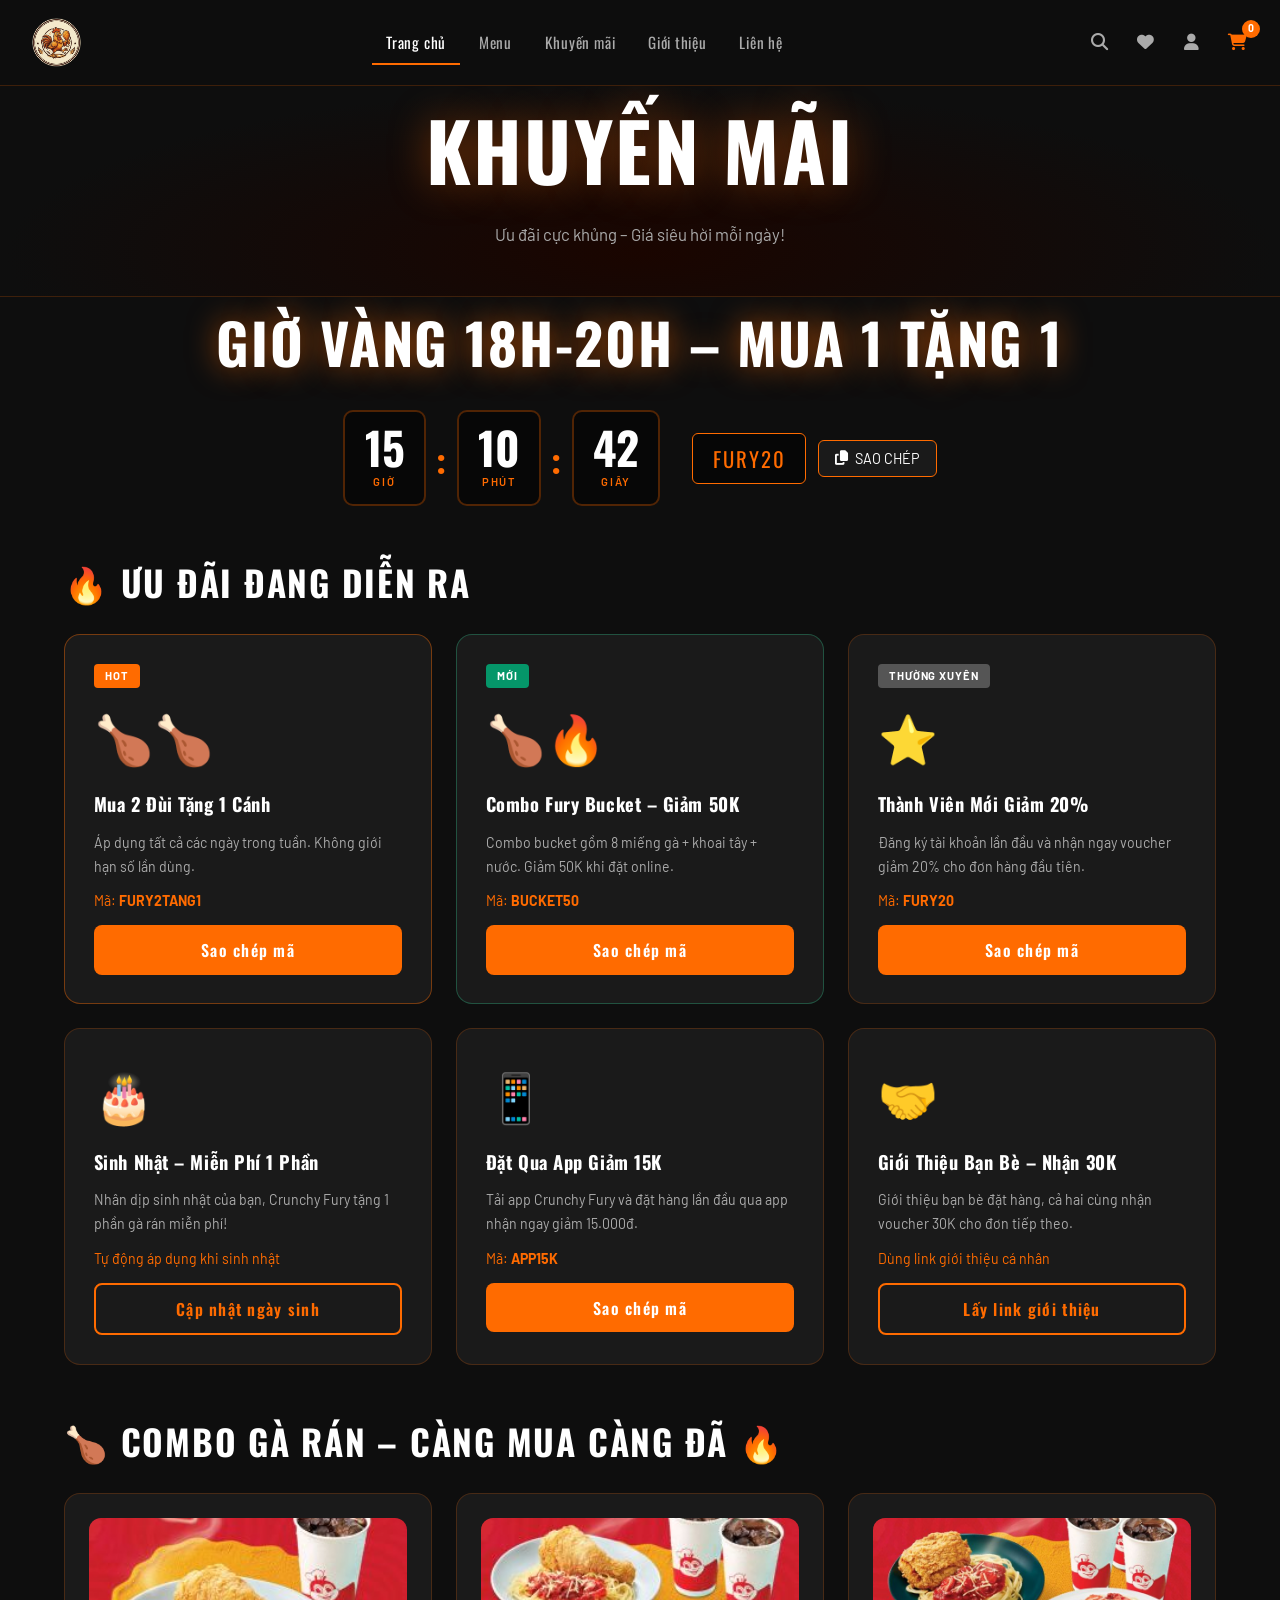
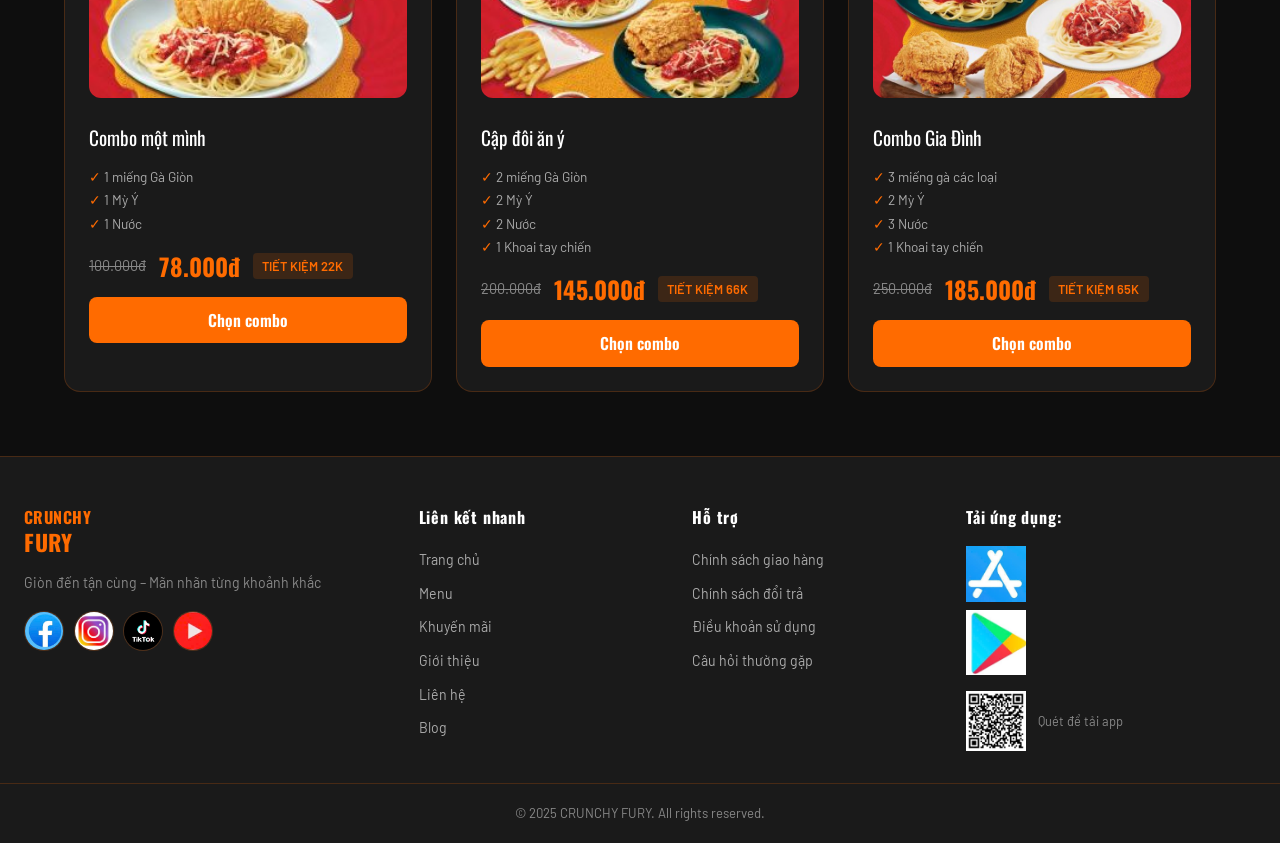
==== khuyen-mai.html @ 9ed60dbe "Uppp" ====
<!DOCTYPE html>
<html lang="vi">
<!DOCTYPE html>
<html lang="vi">

<head>
  <meta charset="UTF-8" />
  <meta name="viewport" content="width=device-width, initial-scale=1.0" />
  <title>Crunchy Fury – Gà Rán Giòn Tan</title>
  <link rel="icon" type="image/png" href="thucdon/avt.png">
  <link rel="stylesheet" href="style.css" />
  <link rel="preconnect" href="https://fonts.googleapis.com" />
  <link
    href="https://fonts.googleapis.com/css2?family=Oswald:wght@400;600;700&family=Barlow:wght@400;500;600&family=Bebas+Neue&display=swap"
    rel="stylesheet" />
  <link rel="stylesheet" href="https://cdnjs.cloudflare.com/ajax/libs/font-awesome/6.5.0/css/all.min.css" />
</head>

<body>

  <!-- ===== HEADER ===== -->
  <header class="site-header" id="site-header">
    <div class="header-inner">
      <a href="index.html" class="logo">
        <!-- Thay đường dẫn src bên dưới thành ảnh logo của bạn -->
        <img src="thucdon/avt.png" alt="Crunchy Fury Logo" style="height: 65px; width: auto;" />
      </a>
      <nav class="main-nav">
        <a href="index.html" class="nav-link active" data-page="home">Trang chủ</a>
        <a href="menu.html" class="nav-link" data-page="menu">Menu</a>
        <a href="khuyen-mai.html" class="nav-link" data-page="khuyen-mai">Khuyến mãi</a>
        <a href="#about" class="nav-link">Giới thiệu</a>
        <a href="lien-he.html" class="nav-link" data-page="lien-he">Liên hệ</a>
      </nav>
      <div class="header-actions">
        <button class="icon-btn" title="Tìm kiếm" id="search-toggle"><i class="fas fa-search"></i></button>
        <button class="icon-btn" title="Yêu thích"><i class="fas fa-heart"></i></button>
        <button class="icon-btn" title="Tài khoản"><i class="fas fa-user"></i></button>
        <a href="gio-hang.html" class="icon-btn cart-btn" title="Giỏ hàng">
          <i class="fas fa-shopping-cart"></i>
          <span class="cart-badge" id="cart-count">0</span>
        </a>
      </div>
      <button class="hamburger" id="hamburger"><i class="fas fa-bars"></i></button>
    </div>
    <div class="search-bar" id="search-bar">
      <input type="text" placeholder="Tìm món ăn..." class="search-input" />
      <button class="search-submit"><i class="fas fa-search"></i></button>
    </div>
  </header>
  <div class="page-hero promo-hero">
    <div class="fire-left"></div>
    <div class="fire-right"></div>
    <h1>KHUYẾN MÃI</h1>
    <p>Ưu đãi cực khủng – Giá siêu hời mỗi ngày!</p>
  </div>

  <section class="promo-page-section">
    <!-- COUNTDOWN BANNER -->
    <div class="promo-full-banner">
      <div class="promo-banner-content">
        <h2 class="promo-banner-title">GIỜ VÀNG 18H-20H – MUA 1 TẶNG 1</h2>
        <div class="countdown-wrapper">
          <div class="countdown" id="countdown">
            <div class="time-block"><span id="hours">02</span><label>GIỜ</label></div>
            <span class="colon">:</span>
            <div class="time-block"><span id="minutes">15</span><label>PHÚT</label></div>
            <span class="colon">:</span>
            <div class="time-block"><span id="seconds">33</span><label>GIÂY</label></div>
          </div>
          <div class="coupon-block">
            <span class="coupon-code" id="coupon-code">FURY20</span>
            <button class="copy-btn" onclick="copyCoupon()"><i class="fas fa-copy"></i> SAO CHÉP</button>
          </div>
        </div>
      </div>
    </div>

    <!-- PROMO DEALS GRID -->
    <div class="container">
      <h2 class="section-title" style="margin: 3rem 0 1.5rem;">🔥 ƯU ĐÃI ĐANG DIỄN RA</h2>
      <div class="promo-deals-grid">
        <div class="promo-deal-card hot">
          <div class="deal-badge">HOT</div>
          <div class="deal-emoji">🍗🍗</div>
          <h3>Mua 2 Đùi Tặng 1 Cánh</h3>
          <p>Áp dụng tất cả các ngày trong tuần. Không giới hạn số lần dùng.</p>
          <div class="deal-code">Mã: <strong>FURY2TANG1</strong></div>
          <button class="btn-primary" onclick="copyCode('FURY2TANG1')">Sao chép mã</button>
        </div>
        <div class="promo-deal-card new">
          <div class="deal-badge new-badge">MỚI</div>
          <div class="deal-emoji">🍗🔥</div>
          <h3>Combo Fury Bucket – Giảm 50K</h3>
          <p>Combo bucket gồm 8 miếng gà + khoai tây + nước. Giảm 50K khi đặt online.</p>
          <div class="deal-code">Mã: <strong>BUCKET50</strong></div>
          <button class="btn-primary" onclick="copyCode('BUCKET50')">Sao chép mã</button>
        </div>
        <div class="promo-deal-card">
          <div class="deal-badge" style="background:#555;">THƯỜNG XUYÊN</div>
          <div class="deal-emoji">⭐</div>
          <h3>Thành Viên Mới Giảm 20%</h3>
          <p>Đăng ký tài khoản lần đầu và nhận ngay voucher giảm 20% cho đơn hàng đầu tiên.</p>
          <div class="deal-code">Mã: <strong>FURY20</strong></div>
          <button class="btn-primary" onclick="copyCode('FURY20')">Sao chép mã</button>
        </div>
        <div class="promo-deal-card">
          <div class="deal-emoji">🎂</div>
          <h3>Sinh Nhật – Miễn Phí 1 Phần</h3>
          <p>Nhân dịp sinh nhật của bạn, Crunchy Fury tặng 1 phần gà rán miễn phí!</p>
          <div class="deal-code">Tự động áp dụng khi sinh nhật</div>
          <button class="btn-outline">Cập nhật ngày sinh</button>
        </div>
        <div class="promo-deal-card">
          <div class="deal-emoji">📱</div>
          <h3>Đặt Qua App Giảm 15K</h3>
          <p>Tải app Crunchy Fury và đặt hàng lần đầu qua app nhận ngay giảm 15.000đ.</p>
          <div class="deal-code">Mã: <strong>APP15K</strong></div>
          <button class="btn-primary" onclick="copyCode('APP15K')">Sao chép mã</button>
        </div>
        <div class="promo-deal-card">
          <div class="deal-emoji">🤝</div>
          <h3>Giới Thiệu Bạn Bè – Nhận 30K</h3>
          <p>Giới thiệu bạn bè đặt hàng, cả hai cùng nhận voucher 30K cho đơn tiếp theo.</p>
          <div class="deal-code">Dùng link giới thiệu cá nhân</div>
          <button class="btn-outline">Lấy link giới thiệu</button>
        </div>
      </div>

      <!-- COMBO SECTION ON PROMO PAGE -->
      <h2 class="section-title" style="margin: 3rem 0 1.5rem;">🍗 COMBO GÀ RÁN – CÀNG MUA CÀNG ĐÃ 🔥</h2>
      <div class="combo-grid" id="promo-combo-grid"><!-- JS --></div>
    </div>
  </section>

  <!-- ===== FOOTER ===== -->
  <footer class="site-footer">
    <div class="footer-inner">
      <div class="footer-brand">
        <div class="footer-logo">
          <span class="logo-text"><span class="logo-crunchy">CRUNCHY</span><br /><span
              class="logo-fury">FURY</span></span>
        </div>
        <p>Giòn đến tận cùng – Mãn nhãn từng khoảnh khắc</p>
        <div class="social-links">
          <a href="#" class="social-link"><img src="/ungdung/fb.png" alt="Facebook"></a>
          <a href="#" class="social-link"><img src="/ungdung/itg.png" alt="Instagram"></a>
          <a href="#" class="social-link"><img src="/ungdung/tiktok.png" alt="TikTok"></a>
          <a href="#" class="social-link"><img src="/ungdung/ytb.png" alt="YouTube"></a>
        </div>
      </div>
      <div class="footer-links">
        <h4>Liên kết nhanh</h4>
        <ul>
          <li><a href="index.html">Trang chủ</a></li>
          <li><a href="menu.html">Menu</a></li>
          <li><a href="khuyen-mai.html">Khuyến mãi</a></li>
          <li><a href="#about">Giới thiệu</a></li>
          <li><a href="lien-he.html">Liên hệ</a></li>
          <li><a href="#">Blog</a></li>
        </ul>
      </div>
      <div class="footer-support">
        <h4>Hỗ trợ</h4>
        <ul>
          <li><a href="#">Chính sách giao hàng</a></li>
          <li><a href="#">Chính sách đổi trả</a></li>
          <li><a href="#">Điều khoản sử dụng</a></li>
          <li><a href="#">Câu hỏi thường gặp</a></li>
        </ul>
      </div>
      <div class="footer-app">
        <h4>Tải ứng dụng:</h4>
        <div class="app-badges">
          <a href="#"><img src="/ungdung/apsote.png" alt="App Store"></a>
          <a href="#"><img src="/ungdung/ch.png" alt="Google Play"></a>
        </div>
        <div class="qr-placeholder">
          <div class="qr-box"><img src="/ungdung/qr.png" alt="QR Code"></div>
          <span>Quét để tải app</span>
        </div>
      </div>
    </div>
    <div class="footer-bottom">
      <p>© 2025 CRUNCHY FURY. All rights reserved.</p>
    </div>
  </footer>

  <!-- ===== COMBO MODAL ===== -->
  <div class="modal-overlay" id="combo-modal">
    <div class="modal-box">
      <button class="modal-close" id="modal-close">✕</button>
      <div class="modal-content" id="modal-content"></div>
    </div>
  </div>

  <!-- ===== TOAST ===== -->
  <div class="toast" id="toast"></div>

  <script src="script.js"></script>
</body>

</html>
---- style.css ----
/* ====================================================
   CRUNCHY FURY – MAIN STYLESHEET
   Dark theme | Orange accents | Fire motif
==================================================== */

/* ===== CSS VARIABLES ===== */
:root {
  --black: #0e0e0e;
  --dark: #141414;
  --dark2: #1a1a1a;
  --dark3: #222;
  --orange: #FF6B00;
  --orange-lt: #FF8C00;
  --orange-dk: #CC4400;
  --red: #E53E3E;
  --white: #FFFFFF;
  --gray: #888;
  --gray-lt: #aaa;
  --border: rgba(255, 107, 0, 0.2);
  --card-bg: #1a1a1a;
  --header-h: 85px;
  --radius: 10px;
  --transition: 0.28s ease;
}

/* ===== RESET ===== */
*,
*::before,
*::after {
  box-sizing: border-box;
  margin: 0;
  padding: 0;
}

html {
  scroll-behavior: smooth;
}

body {
  font-family: 'Barlow', sans-serif;
  background: var(--black);
  color: var(--white);
  line-height: 1.6;
  overflow-x: hidden;
}

a {
  text-decoration: none;
  color: inherit;
}

img {
  max-width: 100%;
  display: block;
}

ul {
  list-style: none;
}

input,
select,
textarea,
button {
  font-family: inherit;
}

/* ===== TYPOGRAPHY ===== */
h1,
h2,
h3,
.logo-fury,
.logo-crunchy {
  font-family: 'Oswald', sans-serif;
  letter-spacing: 0.03em;
}

.bebas {
  font-family: 'Bebas Neue', cursive;
}

/* ===== SCROLLBAR ===== */
::-webkit-scrollbar {
  width: 6px;
}

::-webkit-scrollbar-track {
  background: var(--dark);
}

::-webkit-scrollbar-thumb {
  background: var(--orange);
  border-radius: 3px;
}

/* ===== LAYOUT UTILITIES ===== */
.container {
  max-width: 1200px;
  margin: 0 auto;
  padding: 0 1.5rem;
}

.w-full {
  width: 100%;
}

.text-orange {
  color: var(--orange);
}

/* ===== HEADER ===== */
.site-header {
  position: fixed;
  top: 0;
  left: 0;
  right: 0;
  z-index: 1000;
  background: rgba(14, 14, 14, 0.97);
  border-bottom: 1px solid var(--border);
  backdrop-filter: blur(12px);
  transition: var(--transition);
}

.site-header.scrolled {
  box-shadow: 0 2px 20px rgba(255, 107, 0, 0.15);
}

.header-inner {
  display: flex;
  align-items: center;
  gap: 2rem;
  max-width: 1400px;
  margin: 0 auto;
  padding: 0 1.5rem;
  height: var(--header-h);
}

.logo {
  display: flex;
  align-items: center;
  gap: .6rem;
  flex-shrink: 0;
}

.logo img {
  height: 65px;
  width: auto;
}

.logo-text {
  line-height: 1.1;
}

.logo-crunchy {
  font-size: 1.3rem;
  color: var(--orange);
  font-weight: 700;
  font-family: 'Oswald', sans-serif;
}

.logo-fury {
  font-size: 1.9rem;
  color: var(--orange);
  font-weight: 700;
  font-family: 'Oswald', sans-serif;
}

.main-nav {
  display: flex;
  gap: .25rem;
  flex: 1;
  justify-content: center;
}

.nav-link {
  padding: .5rem .9rem;
  color: var(--gray-lt);
  font-family: 'Oswald', sans-serif;
  font-weight: 400;
  letter-spacing: .05em;
  font-size: .95rem;
  border-radius: 4px;
  transition: var(--transition);
  position: relative;
}

.nav-link::after {
  content: '';
  position: absolute;
  bottom: -2px;
  left: 50%;
  right: 50%;
  height: 2px;
  background: var(--orange);
  transition: var(--transition);
}

.nav-link:hover,
.nav-link.active {
  color: var(--white);
}

.nav-link:hover::after,
.nav-link.active::after {
  left: 0;
  right: 0;
}

.header-actions {
  display: flex;
  align-items: center;
  gap: .5rem;
  flex-shrink: 0;
}

.icon-btn {
  background: none;
  border: none;
  cursor: pointer;
  color: var(--gray-lt);
  font-size: 1.05rem;
  width: 38px;
  height: 38px;
  border-radius: 50%;
  display: flex;
  align-items: center;
  justify-content: center;
  transition: var(--transition);
  position: relative;
}

.icon-btn:hover {
  color: var(--orange);
  background: rgba(255, 107, 0, 0.1);
}

.cart-btn {
  color: var(--orange);
}

.cart-badge {
  position: absolute;
  top: -4px;
  right: -4px;
  background: var(--orange);
  color: #fff;
  font-size: .65rem;
  font-weight: 700;
  width: 18px;
  height: 18px;
  border-radius: 50%;
  display: flex;
  align-items: center;
  justify-content: center;
  font-family: 'Barlow', sans-serif;
}

.lang-switcher {
  display: flex;
  gap: .35rem;
  align-items: center;
  margin-left: .5rem;
}

.lang {
  cursor: pointer;
  font-size: 1.2rem;
  opacity: .5;
  transition: opacity .2s;
}

.lang.active {
  opacity: 1;
}

.hamburger {
  display: none;
  background: none;
  border: none;
  color: var(--white);
  font-size: 1.3rem;
  cursor: pointer;
}

/* Search Bar */
.search-bar {
  background: var(--dark2);
  border-top: 1px solid var(--border);
  display: none;
  padding: .75rem 1.5rem;
}

.search-bar.active {
  display: flex;
  gap: .5rem;
}

.search-input {
  flex: 1;
  background: var(--dark3);
  border: 1px solid var(--border);
  color: var(--white);
  padding: .55rem 1rem;
  border-radius: var(--radius);
  font-size: .95rem;
}

.search-input:focus {
  outline: none;
  border-color: var(--orange);
}

.search-submit {
  background: var(--orange);
  border: none;
  color: #fff;
  padding: .55rem 1.2rem;
  border-radius: var(--radius);
  cursor: pointer;
  transition: var(--transition);
}

.search-submit:hover {
  background: var(--orange-lt);
}

/* ===== PAGE PADDING ===== */
body>*:not(.site-header) {
  padding-top: 0;
}

section,
footer {
  margin-top: 0;
}

.hero-slider {
  margin-top: var(--header-h);
}

.page-hero {
  margin-top: var(--header-h);
}

/* ===== HERO SLIDER ===== */
.hero-slider{
  position:relative;overflow:hidden;
  background:var(--dark);
  height: clamp(250px, 45vw, 500px);
}

.slides-track {
  display: flex;
  height: 100%;
  transition: transform .6s cubic-bezier(.77, 0, .18, 1);
}

.slide {
  min-width: 100%;
  height: 100%;
  display: flex;
  align-items: center;
  position: relative;
  overflow: hidden;
}

/* Slide 1 */
.slide-1 {
  background: radial-gradient(ellipse at 30% 50%, #2a1000 0%, var(--black) 70%);
  padding: 0 5%;
  justify-content: space-between;
}

.slide-1::before {
  content: '';
  position: absolute;
  inset: 0;
  background: url("data:image/svg+xml,%3Csvg xmlns='http://www.w3.org/2000/svg' viewBox='0 0 800 500'%3E%3Cellipse cx='400' cy='250' rx='400' ry='250' fill='rgba(255,107,0,0.03)'/%3E%3C/svg%3E") center/cover;
}

.slide-mascot {
  position: relative;
  z-index: 2;
  display: flex;
  flex-direction: column;
  align-items: center;
  flex-shrink: 0;
}

.mascot-fire {
  font-size: 3rem;
  animation: flicker 1.5s ease-in-out infinite alternate;
}

.rooster-svg {
  width: 180px;
  filter: drop-shadow(0 0 20px rgba(255, 107, 0, 0.4));
}

@keyframes flicker {
  0% {
    transform: scale(1) rotate(-3deg);
  }

  100% {
    transform: scale(1.05) rotate(3deg);
  }
}

.slide-content {
  flex: 1;
  text-align: center;
  position: relative;
  z-index: 2;
  padding: 0 2rem;
}

.slide-subtitle {
  font-family: 'Oswald', sans-serif;
  font-size: 1rem;
  color: var(--orange);
  letter-spacing: .15em;
  margin-bottom: .5rem;
}

.slide-title {
  font-family: 'Bebas Neue', cursive;
  font-size: clamp(3rem, 7vw, 5.5rem);
  color: var(--white);
  line-height: 1;
  text-shadow: 0 0 30px rgba(255, 107, 0, 0.5);
  margin-bottom: .5rem;
}

.slide-desc {
  font-family: 'Oswald', sans-serif;
  font-size: 1.2rem;
  color: var(--gray-lt);
  margin-bottom: 1.5rem;
  letter-spacing: .08em;
}

.slide-food-img {
  position: relative;
  flex-shrink: 0;
}

.food-glow {
  position: absolute;
  inset: -20px;
  background: radial-gradient(circle, rgba(255, 107, 0, 0.25) 0%, transparent 70%);
}

.food-hero-img {
  width: 320px;
  height: 240px;
  object-fit: cover;
  border-radius: var(--radius);
  position: relative;
  z-index: 1;
}

.food-placeholder {
  width: 320px;
  height: 240px;
  display: flex;
  align-items: center;
  justify-content: center;
  font-size: 8rem;
  position: relative;
  z-index: 1;
  filter: drop-shadow(0 10px 30px rgba(255, 107, 0, 0.4));
  animation: float 3s ease-in-out infinite;
}

@keyframes float {

  0%,
  100% {
    transform: translateY(0);
  }

  50% {
    transform: translateY(-12px);
  }
}

/* Slide 2 */
.slide-2 {
  background: radial-gradient(ellipse at 50% 60%, #200800 0%, var(--black) 80%);
  justify-content: space-around;
  padding: 0 3%;
}

.slide-left-img,
.slide-right-img {
  display: flex;
  flex-direction: column;
  align-items: center;
  justify-content: center;
  gap: 1rem;
}

.food-placeholder-lg {
  font-size: 6rem;
  filter: drop-shadow(0 10px 25px rgba(255, 107, 0, 0.5));
  animation: float 3s ease-in-out infinite;
}

.food-placeholder-sm {
  font-size: 4rem;
  filter: drop-shadow(0 8px 20px rgba(255, 107, 0, 0.4));
  animation: float 3.5s ease-in-out infinite;
}

.slide-tagline-left {
  font-family: 'Bebas Neue', cursive;
  font-size: 2.5rem;
  color: var(--white);
  text-shadow: 0 2px 15px rgba(255, 107, 0, 0.5);
}

.slide-center-promo {
  text-align: center;
  z-index: 2;
}

.promo-title {
  font-family: 'Oswald', sans-serif;
  font-weight: 700;
  font-size: clamp(1.2rem, 2.5vw, 1.8rem);
  color: var(--white);
  margin-bottom: 1rem;
  text-transform: uppercase;
  letter-spacing: .05em;
}

.bucket-visual {
  font-size: 4rem;
  margin: 1rem 0;
}

/* Slider controls */
.slider-btn {
  position: absolute;
  top: 50%;
  transform: translateY(-50%);
  background: rgba(255, 107, 0, 0.2);
  border: 1px solid var(--orange);
  color: var(--white);
  width: 44px;
  height: 44px;
  border-radius: 50%;
  display: flex;
  align-items: center;
  justify-content: center;
  cursor: pointer;
  font-size: 1rem;
  z-index: 10;
  transition: var(--transition);
}

.slider-btn:hover {
  background: var(--orange);
}

.slider-prev {
  left: 1.5rem;
}

.slider-next {
  right: 1.5rem;
}

.slider-dots {
  position: absolute;
  bottom: 1.5rem;
  left: 50%;
  transform: translateX(-50%);
  display: flex;
  gap: .6rem;
}

.dot {
  width: 8px;
  height: 8px;
  border-radius: 50%;
  background: rgba(255, 255, 255, 0.3);
  cursor: pointer;
  transition: .3s;
}

.dot.active {
  background: var(--orange);
  width: 24px;
  border-radius: 4px;
}

/* ===== PAGE HERO ===== */
.page-hero {
  padding: 5rem 1.5rem 3rem;
  text-align: center;
  background: radial-gradient(ellipse at 50% 80%, #1a0500 0%, var(--black) 70%);
  position: relative;
  overflow: hidden;
  border-bottom: 1px solid var(--border);
}

.page-hero h1 {
  font-family: 'Oswald', sans-serif;
  font-size: clamp(3rem, 8vw, 5rem);
  color: var(--white);
  text-shadow: 0 0 40px rgba(255, 107, 0, 0.4);
  margin-bottom: .5rem;
}

.page-hero p {
  color: var(--gray-lt);
  font-size: 1.05rem;
}

/* Fire decorations */
.fire-left,
.fire-right {
  position: absolute;
  bottom: 0;
  font-size: 5rem;
  opacity: .3;
  pointer-events: none;
}

.fire-left {
  left: 5%;
}

.fire-right {
  right: 5%;
}

/* ===== SECTION SHARED ===== */
.section-header {
  text-align: center;
  margin-bottom: 2.5rem;
}

.section-title {
  font-family: 'Oswald', sans-serif;
  font-weight: 700;
  font-size: clamp(1.6rem, 3vw, 2.2rem);
  color: var(--white);
  letter-spacing: .05em;
}

.section-title-orange {
  font-family: 'Oswald', sans-serif;
  font-weight: 700;
  font-size: clamp(1.8rem, 3.5vw, 2.6rem);
  color: var(--orange);
  line-height: 1.2;
  margin-bottom: 1rem;
}

/* ===== ABOUT SECTION ===== */
/* ===== ABOUT NEW ===== */
.about-section {
  background: #111;
  color: #fff;
  padding: 80px 0;
  text-align: center;
}

/* TIÊU ĐỀ */
.about-title {
  font-family: 'Oswald', sans-serif;
  color: #ff6b00;
  font-size: 2.5rem;
}

.about-title span {
  color: #fff;
  font-size: 1.4rem;
}

/* MÔ TẢ */
.about-desc {
  max-width: 700px;
  margin: 20px auto 50px;
  color: #ccc;
  line-height: 1.6;
}

/* 3 CỘT */
.about-features {
  display: flex;
  gap: 30px;
  justify-content: center;
}

/* ITEM */
.feature-item {
  width: 300px;
}

/* ẢNH */
.feature-item img {
  width: 100%;
  height: 200px;
  object-fit: cover;
  border-radius: 12px;
}

/* TIÊU ĐỀ NHỎ */
.feature-item h3 {
  margin-top: 15px;
  color: #ff6b00;
}

/* TEXT */
.feature-item p {
  color: #ccc;
  font-size: 0.95rem;
}

/* HOVER */
.feature-item:hover {
  transform: translateY(-5px);
  transition: 0.3s;
}

/* ===== PROMO BANNER ===== */
.promo-banner {
  background: linear-gradient(135deg, #1a0500, #2d0a00, #1a0500);
  border-top: 2px solid var(--orange-dk);
  border-bottom: 2px solid var(--orange-dk);
  position: relative;
  overflow: hidden;
}

.promo-banner::before {
  content: '';
  position: absolute;
  inset: 0;
  background: url("data:image/svg+xml,%3Csvg xmlns='http://www.w3.org/2000/svg' viewBox='0 0 200 200'%3E%3Ccircle cx='100' cy='100' r='100' fill='rgba(255,107,0,0.04)'/%3E%3C/svg%3E") center/600px;
}

.promo-banner-bg {
  padding: 2.5rem 1.5rem;
  position: relative;
}

.promo-banner-content {
  max-width: 900px;
  margin: 0 auto;
  text-align: center;
}

.promo-banner-title {
  font-family: 'Oswald', sans-serif;
  font-size: clamp(2rem, 5vw, 3.5rem);
  color: var(--white);
  text-shadow: 0 0 30px rgba(255, 107, 0, 0.6);
  margin-bottom: 1.5rem;
}

.countdown-wrapper {
  display: flex;
  align-items: center;
  justify-content: center;
  gap: 2rem;
  flex-wrap: wrap;
}

.countdown {
  display: flex;
  align-items: center;
  gap: .5rem;
}

.time-block {
  display: flex;
  flex-direction: column;
  align-items: center;
  background: rgba(0, 0, 0, 0.5);
  border: 2px solid rgba(255, 107, 0, 0.3);
  padding: .8rem 1.2rem;
  border-radius: var(--radius);
  min-width: 72px;
}

.time-block span {
  font-family: 'Oswald', sans-serif;
  font-size: 2.8rem;
  font-weight: 700;
  color: var(--white);
  line-height: 1;
}

.time-block label {
  font-size: .7rem;
  color: var(--orange);
  letter-spacing: .15em;
  font-family: 'Barlow', sans-serif;
  font-weight: 600;
  margin-top: .2rem;
}

.colon {
  font-size: 2.5rem;
  font-weight: 700;
  color: var(--orange);
  animation: blink 1s step-end infinite;
}

@keyframes blink {

  0%,
  100% {
    opacity: 1;
  }

  50% {
    opacity: 0;
  }
}

.coupon-block {
  display: flex;
  align-items: center;
  gap: .75rem;
}

.coupon-code {
  background: rgba(0, 0, 0, 0.6);
  border: 1px solid var(--orange);
  color: var(--orange);
  font-family: 'Oswald', sans-serif;
  font-size: 1.3rem;
  padding: .5rem 1.2rem;
  border-radius: 6px;
  letter-spacing: .1em;
}

.copy-btn {
  background: var(--dark2);
  border: 1px solid var(--orange);
  color: var(--white);
  padding: .55rem 1rem;
  border-radius: 6px;
  cursor: pointer;
  font-family: 'Barlow', sans-serif;
  font-size: .9rem;
  display: flex;
  align-items: center;
  gap: .4rem;
  transition: var(--transition);
}

.copy-btn:hover {
  background: var(--orange);
}

/* ===== FEATURED / PRODUCTS GRID ===== */
.featured-section,
.combo-section,
.testimonials-section {
  max-width: 1300px;
  margin: 0 auto;
  padding: 4rem 1.5rem;
}

.products-grid {
  display: grid;
  grid-template-columns: repeat(auto-fill, minmax(250px, 1fr));
  gap: 1.5rem;
}

.product-card {
  background: var(--card-bg);
  border: 1px solid var(--border);
  border-radius: 16px;
  overflow: hidden;
  transition: transform .3s, box-shadow .3s;
  cursor: pointer;
  position: relative;
}

.product-card:hover {
  transform: translateY(-6px);
  box-shadow: 0 16px 40px rgba(255, 107, 0, 0.2);
  border-color: var(--orange);
}

.product-badge {
  position: absolute;
  top: .75rem;
  left: .75rem;
  z-index: 2;
  background: var(--red);
  color: #fff;
  font-size: .7rem;
  font-weight: 700;
  padding: .2rem .6rem;
  border-radius: 4px;
  letter-spacing: .05em;
}

.product-badge.spicy {
  background: var(--orange-dk);
}

.product-img-wrap {
  width: 100%;
  height: 200px;
  overflow: hidden;
  background: var(--dark3);
  display: flex;
  align-items: center;
  justify-content: center;
  font-size: 5rem;
  position: relative;
}

.product-img-wrap img {
  width: 100%;
  height: 100%;
  object-fit: cover;
}

.product-emoji {
  font-size: 5rem;
  filter: drop-shadow(0 8px 20px rgba(255, 107, 0, 0.3));
  animation: float 4s ease-in-out infinite;
}

.wishlist-btn {
  position: absolute;
  top: .6rem;
  right: .6rem;
  background: rgba(20, 20, 20, 0.8);
  border: none;
  border-radius: 50%;
  width: 34px;
  height: 34px;
  display: flex;
  align-items: center;
  justify-content: center;
  cursor: pointer;
  color: var(--gray);
  font-size: .9rem;
  transition: .2s;
}

.wishlist-btn:hover,
.wishlist-btn.active {
  color: #e53e3e;
}

.product-info {
  padding: 1rem 1.2rem 1.2rem;
}

.product-name {
  font-family: 'Oswald', sans-serif;
  font-size: 1.05rem;
  font-weight: 600;
  margin-bottom: .4rem;
  color: var(--white);
}

.product-price-wrap {
  display: flex;
  align-items: center;
  gap: .6rem;
  margin-bottom: .4rem;
}

.price-old {
  color: var(--gray);
  font-size: .85rem;
  text-decoration: line-through;
}

.price-new {
  color: var(--orange);
  font-size: 1.1rem;
  font-weight: 700;
  font-family: 'Oswald', sans-serif;
}

.product-meta {
  display: flex;
  align-items: center;
  justify-content: space-between;
  font-size: .8rem;
  color: var(--gray);
  margin-bottom: .9rem;
}

.stars {
  color: #FFC107;
}

.sold {
  font-size: .75rem;
}

.btn-add-cart {
  width: 100%;
  background: var(--orange);
  border: none;
  color: #fff;
  padding: .65rem;
  border-radius: 8px;
  cursor: pointer;
  font-family: 'Oswald', sans-serif;
  font-size: .95rem;
  font-weight: 600;
  letter-spacing: .05em;
  display: flex;
  align-items: center;
  justify-content: center;
  gap: .4rem;
  transition: var(--transition);
}

.btn-add-cart:hover {
  background: var(--orange-lt);
  transform: scale(1.02);
}

/* ===== COMBO SECTION ===== */
.combo-grid {
  display: grid;
  grid-template-columns: repeat(auto-fill, minmax(300px, 1fr));
  gap: 1.5rem;
}

.combo-card {
  background: var(--card-bg);
  border: 1px solid var(--border);
  border-radius: 16px;
  padding: 1.5rem;
  transition: var(--transition);
  cursor: pointer;
  display: flex;
  flex-direction: column;
  gap: .75rem;
}

.combo-card:hover {
  border-color: var(--orange);
  box-shadow: 0 12px 35px rgba(255, 107, 0, 0.15);
  transform: translateY(-4px);
}

.combo-header {
  display: flex;
  align-items: center;
  gap: 1rem;
}

.combo-emoji {
  font-size: 3rem;
}

.combo-title {
  font-family: 'Oswald', sans-serif;
  font-size: 1.2rem;
  color: var(--white);
}

.combo-includes {
  color: var(--gray-lt);
  font-size: .85rem;
  line-height: 1.7;
}

.combo-includes li::before {
  content: '✓ ';
  color: var(--orange);
}

.combo-prices {
  display: flex;
  align-items: center;
  gap: .8rem;
}

.combo-old {
  color: var(--gray);
  text-decoration: line-through;
  font-size: .9rem;
}

.combo-new {
  color: var(--orange);
  font-family: 'Oswald', sans-serif;
  font-size: 1.5rem;
  font-weight: 700;
}

.combo-save {
  background: rgba(255, 107, 0, 0.15);
  color: var(--orange);
  padding: .15rem .6rem;
  border-radius: 4px;
  font-size: .8rem;
  font-weight: 600;
}

.btn-choose-combo {
  background: var(--orange);
  border: none;
  color: #fff;
  padding: .7rem;
  border-radius: 8px;
  cursor: pointer;
  font-family: 'Oswald', sans-serif;
  font-size: 1rem;
  font-weight: 600;
  transition: var(--transition);
}

.btn-choose-combo:hover {
  background: var(--orange-lt);
}

/* ===== TESTIMONIALS ===== */
.testimonials-track {
  display: grid;
  grid-template-columns: repeat(auto-fill, minmax(280px, 1fr));
  gap: 1.5rem;
}

.testimonial-card {
  background: var(--dark2);
  border: 1px solid var(--border);
  border-radius: 16px;
  padding: 1.5rem;
  position: relative;
  overflow: hidden;
  transition: var(--transition);
}

.testimonial-card::before {
  content: '';
  position: absolute;
  bottom: 0;
  left: 0;
  right: 0;
  height: 3px;
  background: linear-gradient(90deg, var(--orange-dk), var(--orange));
}

.testimonial-card:hover {
  border-color: var(--orange);
  transform: translateY(-4px);
}

.testi-avatar {
  font-size: 2.5rem;
  margin-bottom: .5rem;
}

.testi-name {
  font-family: 'Oswald', sans-serif;
  font-size: 1.1rem;
  color: var(--orange);
}

.testi-stars {
  color: #FFC107;
  margin: .3rem 0;
}

.testi-food-img {
  font-size: 2.5rem;
  margin: .5rem 0;
}

.testimonial-card p {
  color: var(--gray-lt);
  font-size: .9rem;
  line-height: 1.7;
}

.testi-time {
  font-size: .75rem;
  color: var(--gray);
  display: block;
  margin-top: .5rem;
}

/* ===== BUTTONS ===== */
.btn-primary {
  display: inline-flex;
  align-items: center;
  justify-content: center;
  gap: .5rem;
  background: var(--orange);
  color: #fff;
  border: none;
  border-radius: 8px;
  padding: .8rem 2rem;
  font-family: 'Oswald', sans-serif;
  font-size: 1rem;
  font-weight: 600;
  letter-spacing: .08em;
  cursor: pointer;
  transition: var(--transition);
  text-align: center;
}

.btn-primary:hover {
  background: var(--orange-lt);
  transform: scale(1.03);
  box-shadow: 0 6px 20px rgba(255, 107, 0, 0.4);
}

.btn-orange {
  display: inline-flex;
  align-items: center;
  justify-content: center;
  background: var(--orange);
  color: #fff;
  border: none;
  border-radius: 8px;
  padding: .7rem 1.6rem;
  font-family: 'Oswald', sans-serif;
  font-size: .95rem;
  font-weight: 600;
  cursor: pointer;
  transition: var(--transition);
}

.btn-orange:hover {
  background: var(--orange-lt);
}

.btn-outline {
  display: inline-flex;
  align-items: center;
  justify-content: center;
  gap: .5rem;
  background: transparent;
  color: var(--orange);
  border: 2px solid var(--orange);
  border-radius: 8px;
  padding: .75rem 1.8rem;
  font-family: 'Oswald', sans-serif;
  font-size: 1rem;
  font-weight: 600;
  letter-spacing: .08em;
  cursor: pointer;
  transition: var(--transition);
  text-align: center;
}

.btn-outline:hover {
  background: var(--orange);
  color: #fff;
}

/* ===== MODAL ===== */
.modal-overlay {
  display: none;
  position: fixed;
  inset: 0;
  z-index: 2000;
  background: rgba(0, 0, 0, 0.8);
  backdrop-filter: blur(4px);
  align-items: center;
  justify-content: center;
  padding: 1rem;
}

.modal-overlay.active {
  display: flex;
}

.modal-box {
  background: var(--dark2);
  border: 1px solid var(--border);
  border-radius: 16px;
  max-width: 520px;
  width: 100%;
  padding: 2rem;
  position: relative;
  max-height: 90vh;
  overflow-y: auto;
}

.modal-close {
  position: absolute;
  top: 1rem;
  right: 1rem;
  background: none;
  border: none;
  color: var(--gray-lt);
  font-size: 1.3rem;
  cursor: pointer;
  transition: .2s;
}

.modal-close:hover {
  color: var(--orange);
}

.modal-content h3 {
  font-family: 'Oswald', sans-serif;
  color: var(--orange);
  font-size: 1.5rem;
  margin-bottom: 1rem;
}

.modal-section {
  margin-bottom: 1.2rem;
}

.modal-section label {
  display: block;
  color: var(--gray-lt);
  font-size: .85rem;
  margin-bottom: .5rem;
}

.spicy-options {
  display: flex;
  gap: .6rem;
}

.spicy-btn {
  flex: 1;
  padding: .5rem;
  background: var(--dark3);
  border: 2px solid transparent;
  border-radius: 8px;
  color: var(--gray-lt);
  cursor: pointer;
  font-size: .85rem;
  transition: .2s;
  text-align: center;
}

.spicy-btn.active {
  border-color: var(--orange);
  color: var(--orange);
}

.modal-select {
  width: 100%;
  background: var(--dark3);
  border: 1px solid var(--border);
  color: var(--white);
  padding: .6rem .8rem;
  border-radius: 8px;
  font-size: .9rem;
}

.qty-control {
  display: flex;
  align-items: center;
  gap: .75rem;
}

.qty-btn {
  width: 32px;
  height: 32px;
  background: var(--dark3);
  border: 1px solid var(--border);
  color: var(--white);
  border-radius: 6px;
  cursor: pointer;
  font-size: 1.1rem;
  display: flex;
  align-items: center;
  justify-content: center;
  transition: .2s;
}

.qty-btn:hover {
  background: var(--orange);
  border-color: var(--orange);
}

.qty-num {
  font-family: 'Oswald', sans-serif;
  font-size: 1.1rem;
  min-width: 2rem;
  text-align: center;
}

.modal-actions {
  display: flex;
  gap: .75rem;
  margin-top: 1.5rem;
}

.modal-actions .btn-primary,
.modal-actions .btn-outline {
  flex: 1;
  padding: .8rem;
}

/* ===== MENU PAGE ===== */
.menu-section {
  max-width: 1300px;
  margin: 0 auto;
  padding: 2rem 1.5rem 4rem;
}

.menu-layout {
  display: grid;
  grid-template-columns: 270px 1fr;
  gap: 2rem;
  align-items: start;
}

.filter-sidebar {
  background: var(--dark2);
  border: 1px solid var(--border);
  border-radius: 16px;
  padding: 1.5rem;
  position: sticky;
  top: calc(var(--header-h) + 1rem);
}

.filter-title {
  font-family: 'Oswald', sans-serif;
  font-size: 1.2rem;
  color: var(--orange);
  margin-bottom: 1.2rem;
  padding-bottom: .75rem;
  border-bottom: 1px solid var(--border);
}

.filter-group {
  margin-bottom: 1.4rem;
}

.filter-group h4 {
  font-family: 'Oswald', sans-serif;
  color: var(--gray-lt);
  font-size: .9rem;
  letter-spacing: .1em;
  margin-bottom: .75rem;
}

.filter-check {
  display: flex;
  align-items: center;
  gap: .5rem;
  color: var(--gray-lt);
  font-size: .85rem;
  cursor: pointer;
  padding: .25rem 0;
  transition: .2s;
}

.filter-check:hover {
  color: var(--white);
}

.filter-check input {
  accent-color: var(--orange);
}

.count {
  color: var(--gray);
  font-size: .78rem;
  margin-left: auto;
}

.price-slider {
  width: 100%;
  accent-color: var(--orange);
  margin-bottom: .5rem;
  cursor: pointer;
}

.price-labels {
  display: flex;
  justify-content: space-between;
  font-size: .8rem;
  color: var(--gray);
}

.filter-buttons {
  display: flex;
  flex-direction: column;
  gap: .6rem;
  margin-top: 1rem;
}

.menu-toolbar {
  display: flex;
  align-items: center;
  justify-content: space-between;
  margin-bottom: 1.5rem;
  flex-wrap: wrap;
  gap: .5rem;
}

.result-count {
  color: var(--gray);
  font-size: .9rem;
}

.sort-select {
  background: var(--dark2);
  border: 1px solid var(--border);
  color: var(--white);
  padding: .5rem .8rem;
  border-radius: 8px;
  font-size: .9rem;
  cursor: pointer;
}

.sort-select:focus {
  outline: none;
  border-color: var(--orange);
}

.menu-grid {
  grid-template-columns: repeat(auto-fill, minmax(220px, 1fr));
}

/* ===== PROMO PAGE ===== */
.promo-page-section {
  padding-bottom: 4rem;
}

.promo-full-banner {
  padding: 0 1.5rem;
}

.promo-deals-grid {
  display: grid;
  grid-template-columns: repeat(auto-fill, minmax(300px, 1fr));
  gap: 1.5rem;
}

.promo-deal-card {
  background: var(--dark2);
  border: 1px solid var(--border);
  border-radius: 16px;
  padding: 1.8rem;
  display: flex;
  flex-direction: column;
  gap: .75rem;
  position: relative;
  overflow: hidden;
  transition: var(--transition);
}

.promo-deal-card:hover {
  border-color: var(--orange);
  transform: translateY(-4px);
}

.promo-deal-card.hot {
  border-color: rgba(255, 107, 0, 0.4);
}

.promo-deal-card.new {
  border-color: rgba(52, 211, 153, 0.3);
}

.deal-badge {
  display: inline-block;
  background: var(--orange);
  color: #fff;
  font-size: .7rem;
  font-weight: 700;
  padding: .2rem .7rem;
  border-radius: 4px;
  letter-spacing: .08em;
  width: fit-content;
}

.new-badge {
  background: #059669;
}

.deal-emoji {
  font-size: 3rem;
}

.promo-deal-card h3 {
  font-family: 'Oswald', sans-serif;
  font-size: 1.15rem;
  color: var(--white);
}

.promo-deal-card p {
  color: var(--gray-lt);
  font-size: .88rem;
  line-height: 1.7;
}

.deal-code {
  color: var(--orange);
  font-size: .88rem;
}

/* ===== CART PAGE ===== */
.cart-page-section {
  padding: 2rem 0 4rem;
}

.cart-layout {
  display: grid;
  grid-template-columns: 1fr 360px;
  gap: 2rem;
  align-items: start;
}

.cart-item {
  display: grid;
  grid-template-columns: 80px 1fr auto;
  gap: 1rem;
  background: var(--dark2);
  border: 1px solid var(--border);
  border-radius: 12px;
  padding: 1rem;
  margin-bottom: 1rem;
  align-items: center;
  transition: var(--transition);
}

.cart-item:hover {
  border-color: var(--orange);
}

.cart-item-img {
  width: 80px;
  height: 80px;
  border-radius: 8px;
  background: var(--dark3);
  display: flex;
  align-items: center;
  justify-content: center;
  font-size: 2.5rem;
  overflow: hidden;
  flex-shrink: 0;
}

.cart-item-img img {
  width: 100%;
  height: 100%;
  object-fit: cover;
}

.cart-item-info {
  min-width: 0;
}

.cart-item-name {
  font-family: 'Oswald', sans-serif;
  font-size: 1rem;
  margin-bottom: .2rem;
}

.cart-item-note {
  color: var(--gray);
  font-size: .8rem;
  margin-bottom: .5rem;
}

.cart-item-price {
  color: var(--orange);
  font-family: 'Oswald', sans-serif;
  font-size: 1.1rem;
}

.cart-item-controls {
  display: flex;
  flex-direction: column;
  align-items: flex-end;
  gap: .6rem;
}

.qty-control-sm {
  display: flex;
  align-items: center;
  gap: .5rem;
}

.qty-btn-sm {
  width: 28px;
  height: 28px;
  background: var(--dark3);
  border: 1px solid var(--border);
  color: var(--white);
  border-radius: 6px;
  cursor: pointer;
  font-size: .9rem;
  display: flex;
  align-items: center;
  justify-content: center;
  transition: .2s;
}

.qty-btn-sm:hover {
  background: var(--orange);
  border-color: var(--orange);
}

.remove-btn {
  background: none;
  border: none;
  color: var(--gray);
  cursor: pointer;
  font-size: .85rem;
  transition: .2s;
  padding: .2rem .4rem;
  border-radius: 4px;
}

.remove-btn:hover {
  color: #e53e3e;
  background: rgba(229, 62, 62, .1);
}

.cart-empty {
  text-align: center;
  padding: 4rem 1rem;
}

.empty-icon {
  font-size: 5rem;
  margin-bottom: 1rem;
}

.cart-empty h3 {
  font-family: 'Oswald', sans-serif;
  font-size: 1.5rem;
  margin-bottom: .5rem;
}

.cart-empty p {
  color: var(--gray-lt);
  margin-bottom: 1.5rem;
}

.order-summary-box {
  background: var(--dark2);
  border: 1px solid var(--border);
  border-radius: 16px;
  padding: 1.5rem;
  position: sticky;
  top: calc(var(--header-h) + 1rem);
}

.summary-title {
  font-family: 'Oswald', sans-serif;
  font-size: 1.3rem;
  color: var(--white);
  margin-bottom: 1.2rem;
  padding-bottom: .75rem;
  border-bottom: 1px solid var(--border);
}

.summary-items {
  margin-bottom: 1rem;
}

.summary-item {
  display: flex;
  align-items: center;
  gap: .75rem;
  padding: .5rem 0;
  border-bottom: 1px solid rgba(255, 255, 255, .05);
}

.summary-item-img {
  width: 40px;
  height: 40px;
  border-radius: 6px;
  background: var(--dark3);
  display: flex;
  align-items: center;
  justify-content: center;
  font-size: 1.3rem;
  flex-shrink: 0;
}

.summary-item-name {
  flex: 1;
  font-size: .88rem;
  color: var(--gray-lt);
}

.summary-item-price {
  color: var(--white);
  font-size: .9rem;
  font-weight: 600;
}

.summary-coupon {
  display: flex;
  gap: .5rem;
  margin: 1rem 0;
}

.coupon-input {
  flex: 1;
  background: var(--dark3);
  border: 1px solid var(--border);
  color: var(--white);
  padding: .55rem .75rem;
  border-radius: 8px;
  font-size: .88rem;
}

.coupon-input:focus {
  outline: none;
  border-color: var(--orange);
}

.coupon-apply-btn {
  padding: .55rem .9rem;
  font-size: .85rem;
}

.summary-totals {
  border-top: 1px solid var(--border);
  padding-top: 1rem;
  margin-top: .5rem;
}

.summary-row {
  display: flex;
  justify-content: space-between;
  padding: .35rem 0;
  font-size: .9rem;
  color: var(--gray-lt);
}

.total-row {
  font-size: 1.1rem;
  font-weight: 700;
  color: var(--white);
  border-top: 1px solid var(--border);
  padding-top: .75rem;
  margin-top: .25rem;
}

.discount-row span:last-child {
  color: var(--orange);
}

.checkout-btn {
  margin-top: 1.2rem;
  font-size: 1rem;
  padding: .9rem;
}

/* ===== CONTACT PAGE ===== */
.contact-section {
  padding: 3rem 0 5rem;
}

.contact-layout {
  display: grid;
  grid-template-columns: 1fr 1fr;
  gap: 3rem;
  align-items: start;
}

.contact-info-items {
  display: flex;
  flex-direction: column;
  gap: 1rem;
  margin-bottom: 2rem;
}

.contact-info-item {
  display: flex;
  align-items: flex-start;
  gap: 1rem;
  background: var(--dark2);
  border: 1px solid var(--border);
  border-radius: 12px;
  padding: 1rem 1.2rem;
  transition: .2s;
}

.contact-info-item:hover {
  border-color: var(--orange);
}

.contact-icon {
  width: 42px;
  height: 42px;
  background: rgba(255, 107, 0, 0.12);
  border-radius: 50%;
  display: flex;
  align-items: center;
  justify-content: center;
  color: var(--orange);
  font-size: 1rem;
  flex-shrink: 0;
}

.contact-info-item strong {
  font-family: 'Oswald', sans-serif;
  color: var(--white);
  display: block;
  margin-bottom: .2rem;
}

.contact-info-item p {
  color: var(--gray-lt);
  font-size: .9rem;
  margin: 0;
}

.branch-map-placeholder {
  margin-bottom: 1.5rem;
}

.map-mock {
  background: var(--dark2);
  border: 1px solid var(--border);
  border-radius: 12px;
  height: 220px;
  position: relative;
  overflow: hidden;
  display: flex;
  align-items: center;
  justify-content: center;
}

.map-pin {
  position: absolute;
  font-size: 1.5rem;
  animation: float 3s ease-in-out infinite;
}

.map-label {
  color: var(--gray);
  font-size: .9rem;
}

.branch-list {
  display: flex;
  flex-direction: column;
  gap: .75rem;
}

.branch-item {
  display: flex;
  align-items: center;
  gap: 1rem;
  background: var(--dark2);
  border: 1px solid var(--border);
  border-radius: 12px;
  padding: 1rem 1.2rem;
  transition: .2s;
}

.branch-item:hover {
  border-color: var(--orange);
}

.branch-icon {
  width: 36px;
  height: 36px;
  background: rgba(255, 107, 0, .12);
  border-radius: 50%;
  display: flex;
  align-items: center;
  justify-content: center;
  color: var(--orange);
  flex-shrink: 0;
}

.branch-info {
  flex: 1;
  min-width: 0;
}

.branch-info strong {
  font-family: 'Oswald', sans-serif;
  color: var(--white);
  font-size: .95rem;
  display: block;
}

.branch-info p {
  color: var(--gray-lt);
  font-size: .8rem;
  margin: .1rem 0;
}

.btn-direction {
  background: rgba(255, 107, 0, .12);
  border: 1px solid var(--border);
  color: var(--orange);
  padding: .4rem .8rem;
  border-radius: 8px;
  font-size: .8rem;
  white-space: nowrap;
  transition: .2s;
  flex-shrink: 0;
}

.btn-direction:hover {
  background: var(--orange);
  color: #fff;
}

.contact-form {
  display: flex;
  flex-direction: column;
  gap: 1.2rem;
}

.form-row {
  display: grid;
  grid-template-columns: 1fr 1fr;
  gap: 1rem;
}

.form-group {
  display: flex;
  flex-direction: column;
  gap: .4rem;
}

.form-group label {
  font-size: .85rem;
  color: var(--gray-lt);
  font-family: 'Barlow', sans-serif;
}

.form-group input,
.form-group select,
.form-group textarea {
  background: var(--dark2);
  border: 1px solid var(--border);
  color: var(--white);
  padding: .7rem 1rem;
  border-radius: 8px;
  font-size: .9rem;
  transition: .2s;
}

.form-group input:focus,
.form-group select:focus,
.form-group textarea:focus {
  outline: none;
  border-color: var(--orange);
  background: var(--dark3);
}

.form-group select option {
  background: var(--dark);
}

.form-group textarea {
  resize: vertical;
}

/* ===== FOOTER ===== */
.site-footer {
  background: var(--dark2);
  border-top: 1px solid var(--border);
  margin-top: 0;
}

.footer-inner {
  display: grid;
  grid-template-columns: 1.5fr 1fr 1fr 1.2fr;
  gap: 2rem;
  max-width: 1300px;
  margin: 0 auto;
  padding: 3rem 1.5rem 2rem;
}

.footer-brand p {
  color: var(--gray);
  font-size: .88rem;
  line-height: 1.7;
  margin: .75rem 0 1rem;
}

.footer-logo .logo-crunchy {
  font-size: 1rem;
}

.footer-logo .logo-fury {
  font-size: 1.4rem;
}

.social-links {
  display: flex;
  gap: .6rem;
}

.social-link {
  width: 36px;
  height: 36px;
  background: var(--dark3);
  border: 1px solid var(--border);
  border-radius: 50%;
  display: flex;
  align-items: center;
  justify-content: center;
  color: var(--gray-lt);
  font-size: .85rem;
  transition: .2s;
}

.social-link:hover {
  background: var(--orange);
  border-color: var(--orange);
  color: #fff;
}

.footer-links h4,
.footer-support h4,
.footer-app h4 {
  font-family: 'Oswald', sans-serif;
  color: var(--white);
  font-size: 1rem;
  letter-spacing: .05em;
  margin-bottom: 1rem;
}

.footer-links ul,
.footer-support ul {
  display: flex;
  flex-direction: column;
  gap: .5rem;
}

.footer-links a,
.footer-support a {
  color: var(--gray-lt);
  font-size: .88rem;
  transition: .2s;
}

.footer-links a:hover,
.footer-support a:hover {
  color: var(--orange);
}

.app-badges {
  display: flex;
  flex-direction: column;
  gap: .5rem;
  margin-bottom: 1rem;
}

.app-badge {
  display: flex;
  align-items: center;
  gap: .6rem;
  background: var(--dark3);
  border: 1px solid var(--border);
  color: var(--white);
  padding: .5rem .9rem;
  border-radius: 8px;
  font-size: .85rem;
  transition: .2s;
}

.app-badge:hover {
  border-color: var(--orange);
  color: var(--orange);
}

.qr-placeholder {
  display: flex;
  align-items: center;
  gap: .75rem;
}

.qr-box {
  width: 60px;
  height: 60px;
  background: var(--white);
  border-radius: 6px;
  display: flex;
  align-items: center;
  justify-content: center;
  color: var(--black);
  font-size: .7rem;
  font-weight: 700;
  flex-shrink: 0;
}

.qr-placeholder span {
  color: var(--gray);
  font-size: .8rem;
}

.footer-bottom {
  text-align: center;
  padding: 1.2rem;
  border-top: 1px solid var(--border);
  color: var(--gray);
  font-size: .82rem;
}

/* ===== TOAST ===== */
.toast {
  position: fixed;
  bottom: 2rem;
  right: 2rem;
  z-index: 3000;
  background: var(--dark2);
  border: 1px solid var(--orange);
  color: var(--white);
  padding: .8rem 1.5rem;
  border-radius: 10px;
  font-size: .9rem;
  transform: translateY(100px);
  opacity: 0;
  transition: all .4s cubic-bezier(.77, 0, .18, 1);
  pointer-events: none;
  box-shadow: 0 8px 24px rgba(0, 0, 0, 0.4);
}

.toast.show {
  transform: translateY(0);
  opacity: 1;
}

/* ===== MOBILE NAV ===== */
.mobile-nav {
  position: fixed;
  inset: 0;
  z-index: 999;
  background: rgba(14, 14, 14, 0.98);
  display: flex;
  flex-direction: column;
  align-items: center;
  justify-content: center;
  gap: 1.5rem;
  transform: translateX(100%);
  transition: .4s cubic-bezier(.77, 0, .18, 1);
}

.mobile-nav.open {
  transform: translateX(0);
}

.mobile-nav .nav-link {
  font-size: 1.8rem;
  color: var(--white);
}

.mobile-nav .nav-link.active {
  color: var(--orange);
}

/* ===== RESPONSIVE ===== */
@media(max-width:1100px) {
  .footer-inner {
    grid-template-columns: 1fr 1fr;
    gap: 2rem;
  }

  .footer-app {
    grid-column: 1/-1;
  }
}

@media(max-width:900px) {
  .about-section {
    grid-template-columns: 1fr;
    gap: 2rem;
    padding: 3rem 1.5rem;
  }

  .contact-layout {
    grid-template-columns: 1fr;
  }

  .cart-layout {
    grid-template-columns: 1fr;
  }

  .menu-layout {
    grid-template-columns: 1fr;
  }

  .filter-sidebar {
    position: static;
  }
}

@media(max-width:768px) {
  .main-nav {
    display: none;
  }

  .hamburger {
    display: flex;
  }

  .slide-1 {
    flex-direction: column;
    justify-content: center;
    text-align: center;
    padding: 1.5rem;
  }

  .slide-mascot {
    display: none;
  }

  .food-placeholder {
    width: 100%;
    height: 180px;
  }

  .slide-2 {
    flex-direction: column;
    gap: 1rem;
    padding: 1.5rem;
  }

  .countdown-wrapper {
    flex-direction: column;
    gap: 1rem;
  }

  .footer-inner {
    grid-template-columns: 1fr;
  }

  .form-row {
    grid-template-columns: 1fr;
  }

  .combo-grid {
    grid-template-columns: 1fr;
  }

  .promo-deals-grid {
    grid-template-columns: 1fr;
  }
}

@media(max-width:480px) {
  :root {
    --header-h: 60px;
  }

  .hero-slider {
    max-height: 500px;
  }

  .slide-title {
    font-size: 2.5rem;
  }

  .promo-banner-title {
    font-size: 1.8rem;
  }

  .products-grid {
    grid-template-columns: repeat(2, 1fr);
    gap: .75rem;
  }

  .product-img-wrap {
    height: 140px;
  }

  .cart-item {
    grid-template-columns: 60px 1fr;
  }

  .cart-item-controls {
    grid-column: 1/-1;
  }
}

.testi-avatar img {
  width: 60px;
  height: 60px;
  border-radius: 50%;
  /* avatar tròn */
  object-fit: cover;
  border: 2px solid #FF6B00;
}

.testi-food-img img {
  width: 100%;
  max-width: 200px;
  border-radius: 10px;
  margin-top: 10px;
}

.testimonial-card {
  padding: 20px;
}

.stars {
  color: #FFC107;
  margin: 5px 0;
}

.app-badges img {
  width: 60px;
  height: auto;
}

.social-links .social-link {
  width: 40px;
  height: 40px;
  /* bắt buộc vuông */
  border-radius: 8888px;
  /* bo tròn thành hình tròn */
  overflow: hidden;
  /* bắt icon không tràn ra ngoài */
  display: inline-flex;
  align-items: center;
  justify-content: center;
}

.social-links .social-link img {
  width: 100%;
  height: 100%;
  object-fit: cover;
  /* giữ đầy khung */
  display: block;
}
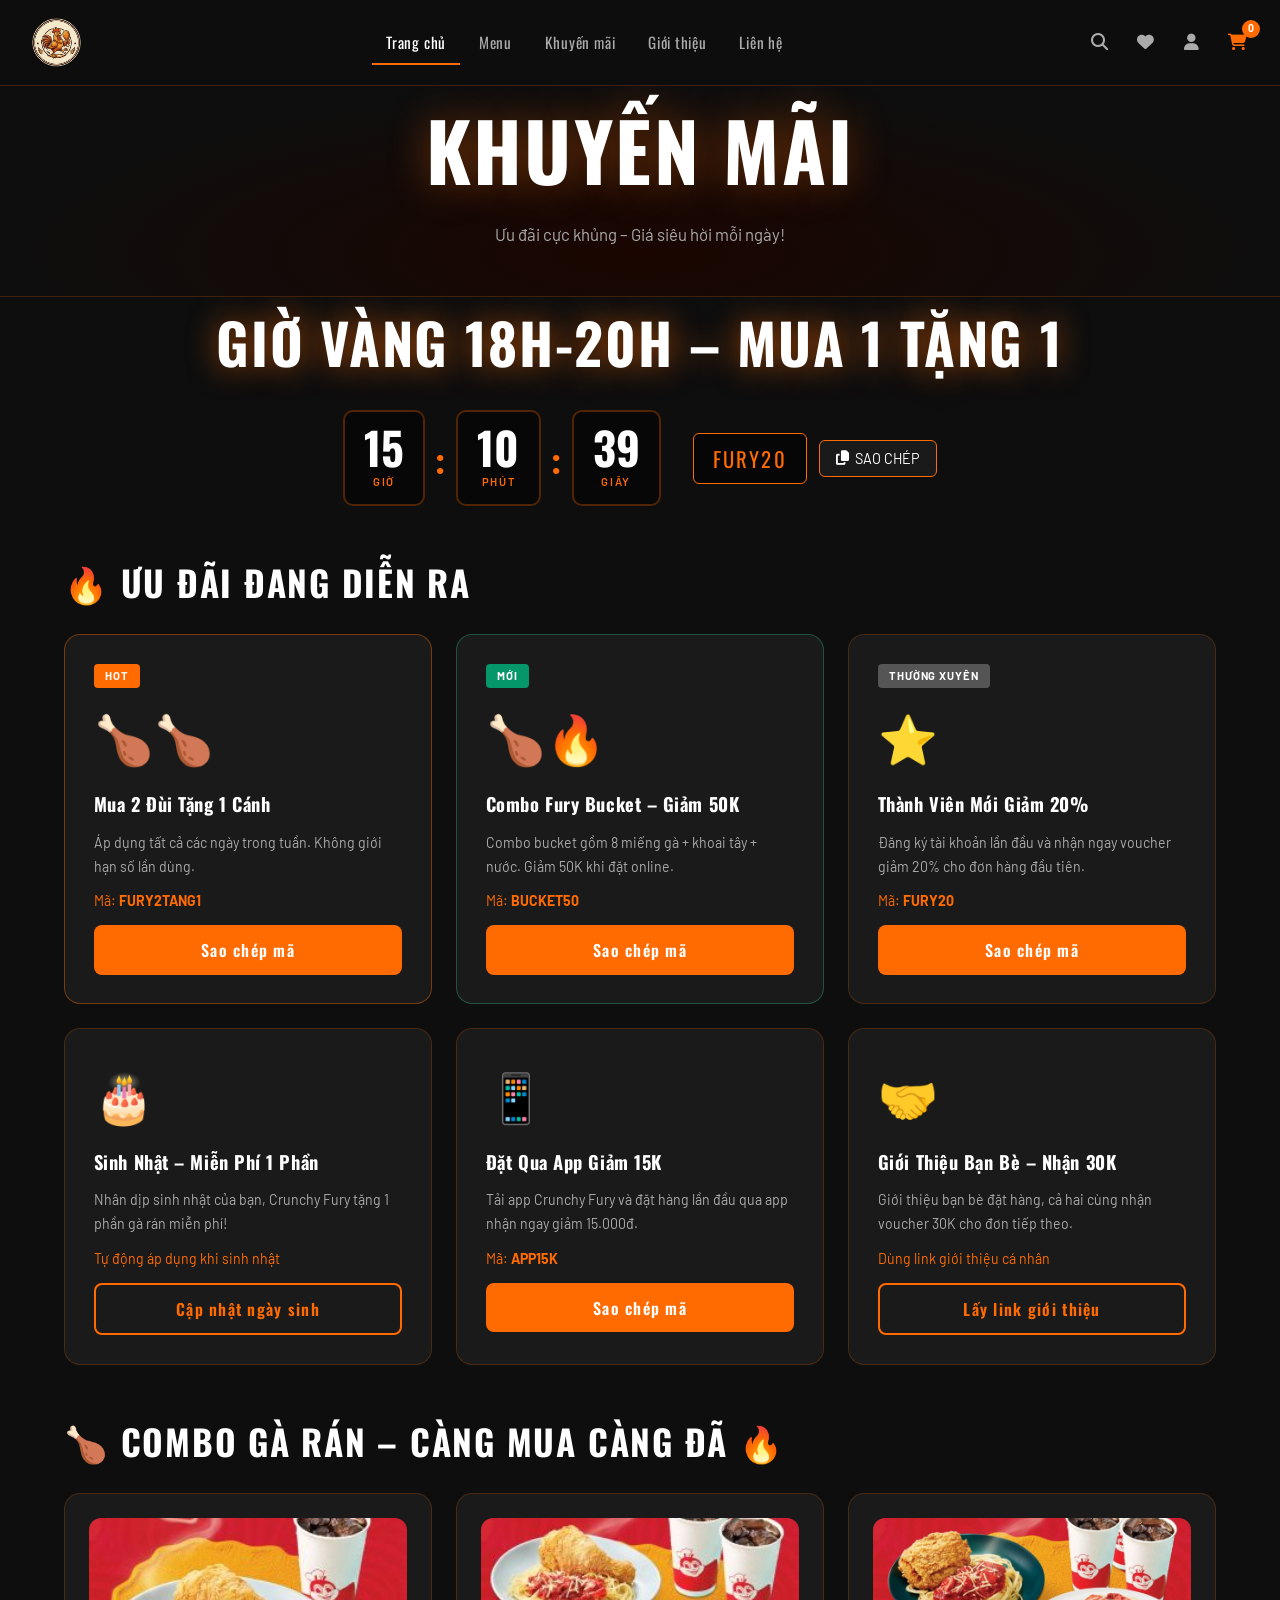
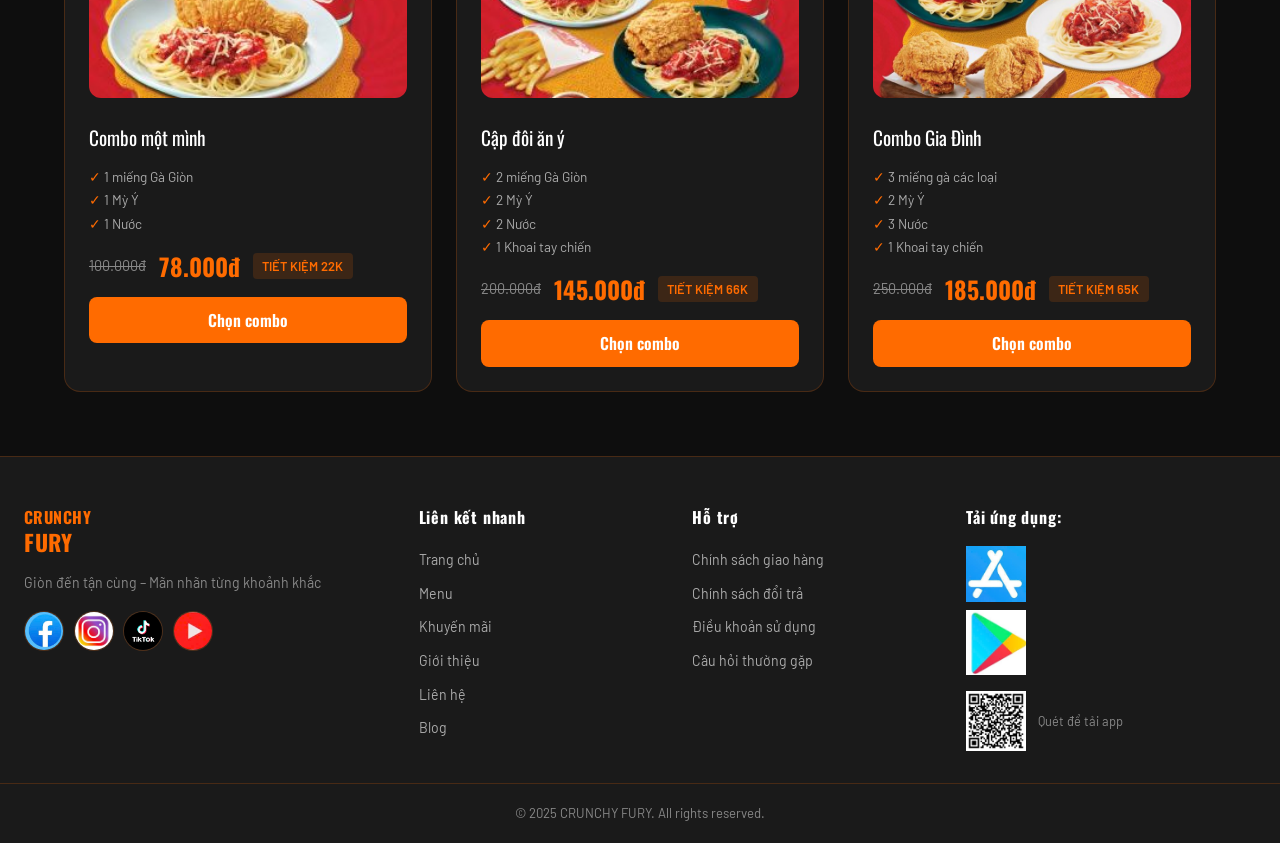
==== commit 851f3f8f: "oki" ====
--- a/khuyen-mai.html
+++ b/khuyen-mai.html
@@ -2,6 +2,7 @@
 <html lang="vi">
 <!DOCTYPE html>
 <html lang="vi">
+
 
 <head>
   <meta charset="UTF-8" />
